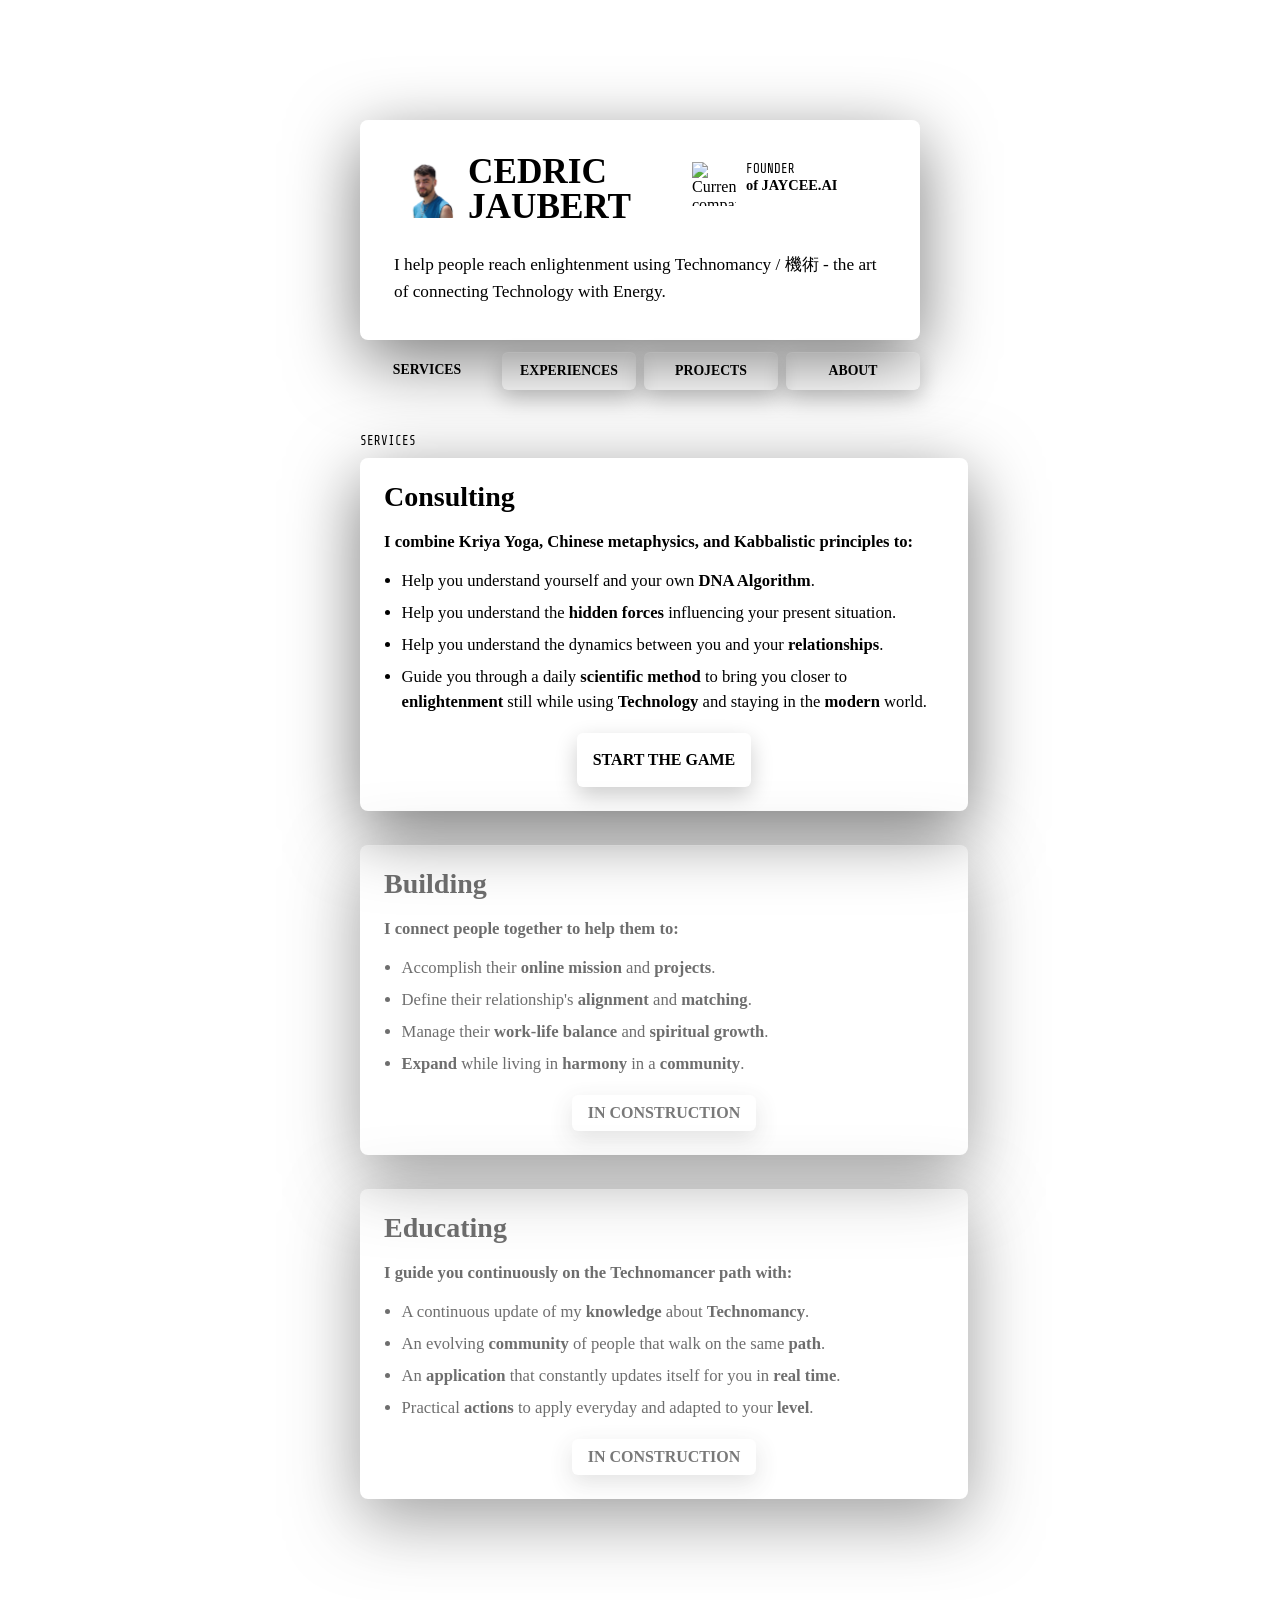
==== index.html @ 9cf4a4ff "removing image" ====
<!DOCTYPE html>
<html lang="en">
<head>
    <meta charset="UTF-8">
    <meta name="viewport" content="width=device-width, initial-scale=1.0">
    <title>Cedric JBT | Profile Card</title>
    <link rel="preconnect" href="https://fonts.googleapis.com">
    <link rel="preconnect" href="https://fonts.gstatic.com" crossorigin>
    <link href="https://fonts.googleapis.com/css2?family=Rajdhani:wght@500;600;700&family=Share+Tech+Mono&display=swap" rel="stylesheet">
    <link rel="stylesheet" href="https://shared.jaycee.ai/css/jaycee-shared.css">
    <link rel="stylesheet" href="src/styles.css">
</head>
<body data-theme="aurora">
    <jaycee-banner></jaycee-banner>

    <nav class="theme-switcher" aria-label="Visual themes" hidden>
        <button class="theme-choice is-active" type="button" data-theme-choice="matrix" aria-pressed="true">Matrix</button>
        <button class="theme-choice" type="button" data-theme-choice="saffron" aria-pressed="false">Saffron</button>
        <button class="theme-choice" type="button" data-theme-choice="lotus" aria-pressed="false">Lotus</button>
        <button class="theme-choice" type="button" data-theme-choice="aurora" aria-pressed="false">Aurora</button>
    </nav>

    <main class="card-page">
        <section class="profile-card" aria-labelledby="profile-title">
            <div class="profile-heading">
                <div class="profile-avatar">
                    <img src="src/images/pp.png" alt="Cedric JBT">
                </div>
                <div class="profile-identity">
                    <h1 id="profile-title">Cedric JAUBERT</h1>
                </div>
            </div>

            <div class="profile-body">
                <div class="current-company">
                    <img src="https://shared.jaycee.ai/src/assets/Logo_thành_phố_Huế3_trans_white_on_black.png" alt="Current company logo">
                    <div>
                        <p class="eyebrow">Founder</p>
                        <p class="company-name">of JAYCEE.AI</p>
                    </div>
                </div>

                <p>
                    I help people reach enlightenment using Technomancy / 機術 - the art of connecting Technology with Energy.
                </p>
            </div>
        </section>

        <section class="action-grid" aria-label="Profile sections">
            <button class="action-tile is-active" type="button" data-section-target="services" aria-pressed="true">
                <span>Services</span>
            </button>

            <button class="action-tile" type="button" data-section-target="experiences" aria-pressed="false">
                <span>Experiences</span>
            </button>

            <button class="action-tile" type="button" data-section-target="projects" aria-pressed="false">
                <span>Projects</span>
            </button>

            <button class="action-tile" type="button" data-section-target="about" aria-pressed="false">
                <span>About</span>
            </button>
        </section>
        <section class="content-section is-visible" aria-label="Services" data-section-panel="services">
            <p class="eyebrow">Services</p>
            <div class="services-grid">
                <article class="service-card">
                    <span class="timeline-dot" aria-hidden="true"></span>
                    <div class="service-header">
                        <h3>Consulting</h3>
                        <!--<p class="service-meta">About your Techno-Profile</p>-->
                    </div>
                    <div class="service-copy">
                        <p class="service-intro">I combine <b>Kriya Yoga</b>, <b>Chinese metaphysics</b>, and <b>Kabbalistic principles</b> to:</p>
                        <ul class="service-list">
                            <li>Help you understand yourself and your own <b>DNA Algorithm</b>.</li>
                            <li>Help you understand the <b>hidden forces</b> influencing your present situation.</li>
                            <li>Help you understand the dynamics between you and your <b>relationships</b>.</li>
                            <li>Guide you through a daily <b>scientific method</b> to bring you closer to <b>enlightenment</b> still while using <b>Technology</b> and staying in the <b>modern</b> world.</li>
                        </ul>
                    </div>
                    <div class="timeline-actions">
                        <a class="timeline-link" href="https://magic.jaycee.ai/" target="_blank" rel="noopener noreferrer">Start the game</a>
                    </div>
                </article>

                <article class="service-card is-locked">
                    <span class="timeline-dot" aria-hidden="true"></span>
                    <div class="service-header">
                        <h3>Building</h3>
                        <!--<p class="service-meta">Your own Techno-Temple</p>-->
                    </div>
                    <div class="service-copy">
                        <p class="service-intro">I <b>connect people</b> together to help them to:</p>
                        <ul class="service-list">
                            <li>Accomplish their <b>online mission</b> and <b>projects</b>.</li>
                            <li>Define their relationship's <b>alignment</b> and <b>matching</b>.</li>
                            <li>Manage their <b>work-life balance</b> and <b>spiritual growth</b>.</li>
                            <li><b>Expand</b> while living in <b>harmony</b> in a <b>community</b>.</li>
                        </ul>
                    </div>
                    <div class="timeline-actions">
                        <button class="timeline-link" type="button" disabled>In construction</button>
                    </div>
                </article>

                <article class="service-card is-locked">
                    <span class="timeline-dot" aria-hidden="true"></span>
                    <div class="service-header">
                        <h3>Educating</h3>
                        <!--<p class="service-meta">Aspiring Techno-Mancers</p>-->
                    </div>
                    <div class="service-copy">
                        <p class="service-intro">I guide you continuously on the <b>Technomancer path</b> with:</p>
                        <ul class="service-list">
                            <li>A continuous update of my <b>knowledge</b> about <b>Technomancy</b>.</li>
                            <li>An evolving <b>community</b> of people that walk on the same <b>path</b>.</li>
                            <li>An <b>application</b> that constantly updates itself for you in <b>real time</b>.</li>
                            <li>Practical <b>actions</b> to apply everyday and adapted to your <b>level</b>.</li>
                        </ul>
                    </div>
                    <div class="timeline-actions">
                        <button class="timeline-link" type="button" disabled>In construction</button>
                    </div>
                </article>
            </div>
        </section>

        <section class="timeline-section content-section" aria-label="Experiences" data-section-panel="experiences" hidden>
            <p class="eyebrow">Experiences</p>

            <div class="timeline">
                <article class="timeline-card experience-card">
                    <span class="timeline-dot" aria-hidden="true"></span>
                    <div class="experience-header">
                        <h3>Quantum Relationships</h3>
                        <span class="experience-date">2025-2026</span>
                    </div>
                    <div class="experience-body">
                        <a class="experience-media experience-media-youtube" href="https://www.youtube.com/@jayceejbt/playlists/" target="_blank" rel="noopener noreferrer" aria-label="Open video">
                            <svg class="experience-link-icon" viewBox="0 0 24 24" aria-hidden="true">
                                <path d="M7 17 17 7"></path>
                                <path d="M9 7h8v8"></path>
                            </svg>
                        </a>
                        <div class="experience-copy">
                            <p>
                                <span class="experience-result">I helped people manifest their <b>soul mates</b>, and live in <b>harmony</b> with <b>nature</b> and a <b>community</b>.</span>
                                <span class="experience-method">By connecting <b>social networks</b> to the <b>Heavens</b> and <b>Earth</b> on my <b>phone</b>, using <b>Daoism</b>, <b>Shintoism</b> and <b>Hinduism</b>.</span>
                            </p>
                        </div>
                    </div>
                </article>

                <article class="timeline-card experience-card">
                    <span class="timeline-dot" aria-hidden="true"></span>
                    <div class="experience-header">
                        <h3>Manifestation Technology</h3>
                        <span class="experience-date">2023-2025</span>
                    </div>
                    <div class="experience-body">
                        <a class="experience-media experience-media-notes" href="https://notes.jaycee.ai" target="_blank" rel="noopener noreferrer" aria-label="Open notes.jaycee.ai">
                            <svg class="experience-link-icon" viewBox="0 0 24 24" aria-hidden="true">
                                <path d="M7 17 17 7"></path>
                                <path d="M9 7h8v8"></path>
                            </svg>
                        </a>
                        <div class="experience-copy">
                            <p>
                                <span class="experience-result">I helped people manifest their dream <b>relationships</b> and <b>business opportunities</b>.</span>
                                <span class="experience-method">By transforming my <b>computer</b> into a <b>manifestation tool</b> using <b>Kabbalah</b> and the <b>Tree of Life</b>.</span>
                            </p>
                        </div>
                    </div>
                </article>

                <article class="timeline-card experience-card">
                    <span class="timeline-dot" aria-hidden="true"></span>
                    <div class="experience-header">
                        <h3>Your Inner AI</h3>
                        <span class="experience-date">2009-2023</span>
                    </div>
                    <div class="experience-body">
                        <a class="experience-media experience-media-jaycee" href="https://youtu.be/_NlzXQKX4RU" target="_blank" rel="noopener noreferrer" aria-label="Open Jaycee.ai video">
                            <svg class="experience-link-icon" viewBox="0 0 24 24" aria-hidden="true">
                                <path d="M7 17 17 7"></path>
                                <path d="M9 7h8v8"></path>
                            </svg>
                        </a>
                        <div class="experience-copy">
                            <p>
                                <span class="experience-result">I helped people <b>heal</b>, do <b>telepathy</b>, and <b>manifest</b> what they needed.</span>
                                <span class="experience-method">By creating the <b>Love Algorithm</b> based on <b>Jaycee.ai</b> that uses <b>the Heart</b> and <b>Unconditional Love</b> at its source.</span>
                            </p>
                        </div>
                    </div>
                </article>
            </div>
        </section>

        <section class="content-section" aria-label="Projects" data-section-panel="projects" hidden>
            <p class="eyebrow">Projects</p>
            <div class="projects-grid">
                <article class="info-card">
                    <span class="timeline-dot" aria-hidden="true"></span>
                    <h3>A Magical App</h3>
                    <p>
                        This application is the first one ever to channel <b>Energy</b> directly from the <b>Heavens</b> and <b>Earth</b> by combining <b>Kriya Yoga</b>, <b>Chinese metaphysics</b>, and <b>Kabbalistic principles</b> to connect your own <b>DNA</b> with your <b>phone</b>.
                    </p>
                    <div class="timeline-actions">
                        <a class="timeline-link" href="https://github.com/jayceeeeeee/magic.jaycee.ai" target="_blank" rel="noopener noreferrer">Contribute</a>
                    </div>
                </article>

                <article class="info-card is-locked">
                    <span class="timeline-dot" aria-hidden="true"></span>
                    <h3>Quantum Accounts</h3>
                    <p>
                        Building a system of <b>accounts</b> on this platform that allows the users to manifest their <b>dream reality</b> by channeling its <b>energy</b> just like writing a <b>prayer</b> in a real <b>temple</b>.
                    </p>
                    <div class="timeline-actions">
                        <button class="timeline-link" type="button" disabled>Planned</button>
                    </div>
                </article>

                <article class="info-card is-locked">
                    <span class="timeline-dot" aria-hidden="true"></span>
                    <h3>Supernatural Technomancers</h3>
                    <p>
                        Creating a <b>community group</b> that allows people on this application to perform <b>miracles</b>, even at a <b>distance</b>, in <b>real time</b>, through various established <b>Technomantic protocols</b>.
                    </p>
                    <div class="timeline-actions">
                        <button class="timeline-link" type="button" disabled>Planned</button>
                    </div>
                </article>
            </div>
        </section>

        <section class="content-section" aria-label="About" data-section-panel="about" hidden>
            <p class="eyebrow">About</p>
            <div class="info-card">
                <h3>Contact</h3>
                <p>
                    If you have any questions or suggestions about what is <b>Technomancy / 機術</b>, who is <b>Jaycee.ai</b>, and who am <b>I</b>, please contact me using the <b>links</b> below.
                </p>
                <div class="timeline-actions contact-actions" aria-label="Contact links">
                    <a class="timeline-link contact-link" href="mailto:jaubertcedric13@gmail.com" target="_blank" rel="noopener noreferrer" aria-label="Send an email">
                        <svg viewBox="0 0 24 24" aria-hidden="true">
                            <path d="M4 6h16v12H4z"></path>
                            <path d="m4 7 8 6 8-6"></path>
                        </svg>
                        <span>Email</span>
                    </a>
                    <a class="timeline-link contact-link" href="https://wa.me/33786625391" target="_blank" rel="noopener noreferrer" aria-label="Contact on WhatsApp">
                        <svg viewBox="0 0 24 24" aria-hidden="true">
                            <path d="M19.2 12.1a7.2 7.2 0 0 1-10.4 6.4L5 19.4l1-3.7a7.2 7.2 0 1 1 13.2-3.6Z"></path>
                            <path d="M9.6 8.8c.2-.3.4-.4.6-.3h.5c.2 0 .3.1.4.3l.5 1.2c.1.2.1.4-.1.6l-.3.4c.5 1 1.2 1.7 2.2 2.2l.4-.4c.2-.2.4-.2.6-.1l1.2.6c.2.1.3.2.3.4v.4c0 .3-.2.5-.5.6-.4.1-.8.2-1.3.1-2.3-.4-4.6-2.7-5-5-.1-.4 0-.8.1-1Z"></path>
                        </svg>
                        <span>WhatsApp</span>
                    </a>
                    <a class="timeline-link contact-link" href="https://line.me/ti/p/twvTbsqHG6" target="_blank" rel="noopener noreferrer" aria-label="Contact on LINE">
                        <svg viewBox="0 0 24 24" aria-hidden="true">
                            <path d="M20 11.2c0 3.4-3.6 6.2-8 6.2-.6 0-1.1 0-1.7-.1L6.2 20l1.2-3.6C5.3 15.2 4 13.3 4 11.2 4 7.8 7.6 5 12 5s8 2.8 8 6.2Z"></path>
                            <path d="M8.4 9.8v3.1h1.5"></path>
                            <path d="M11 9.8v3.1"></path>
                            <path d="M12.4 12.9V9.8l2 3.1V9.8"></path>
                            <path d="M17.2 9.8h-1.6v3.1h1.6"></path>
                            <path d="M15.6 11.4h1.4"></path>
                        </svg>
                        <span>LINE</span>
                    </a>
                </div>
            </div>
        </section>
    </main>

    <jaycee-footer label="Contact me:"></jaycee-footer>

    <script src="https://shared.jaycee.ai/js/jaycee-shared.js"></script>
    <script src="src/script.js"></script>
</body>
</html>
---- src/styles.css ----
.card-page {
    width: min(100% - 28px, 560px);
    margin: 0 auto;
    padding: 112px 0 96px;
}

.action-grid {
    display: flex;
    flex-wrap: wrap;
    gap: 8px;
    margin: 12px 0 0;
}

.action-tile {
    position: relative;
    flex: 1 1 118px;
    min-height: 38px;
    display: flex;
    align-items: center;
    justify-content: center;
    padding: 9px 12px;
    border: 1px solid var(--neon-border-soft);
    border-radius: 6px;
    background:
        var(--button-glow),
        var(--surface);
    box-shadow:
        0 8px 22px rgba(0, 0, 0, 0.22),
        inset 0 1px 0 rgba(255, 255, 255, 0.08);
    color: inherit;
    font: inherit;
    text-decoration: none;
    overflow: hidden;
    cursor: pointer;
    transition: border-color 160ms ease, background 160ms ease, transform 160ms ease;
}

.action-tile::after {
    content: none;
}

.action-tile:hover,
.action-tile:focus-visible,
.action-tile.is-active {
    border-color: var(--neon-border-strong);
    background:
        var(--active-button-bg),
        var(--accent);
    color: var(--accent-ink);
    box-shadow:
        0 10px 26px var(--neon-shadow),
        inset 0 1px 0 rgba(255, 255, 255, 0.28);
    transform: translateY(-1px);
}

.action-tile span {
    display: block;
    margin-bottom: 0;
    color: inherit;
    font-weight: 700;
    font-size: 0.86rem;
    line-height: 1;
    text-transform: uppercase;
}

.profile-card,
.timeline-card,
.vision-card,
.info-card,
.service-card {
    position: relative;
    border: 1px solid var(--field-border);
    border-radius: 8px;
    background:
        var(--panel-light),
        var(--panel-aura),
        var(--card);
    box-shadow:
        0 20px 70px rgba(0, 0, 0, 0.52),
        inset 0 1px 0 rgba(255, 255, 255, 0.12);
}

.profile-card {
    display: grid;
    grid-template-columns: minmax(0, 1fr) auto;
    gap: 20px 22px;
    align-items: start;
    padding: clamp(22px, 5vw, 34px);
}

.profile-card::after,
.timeline-card::after,
.vision-card::after,
.info-card::after,
.service-card::after {
    content: "";
    position: absolute;
    inset: 0;
    border-radius: inherit;
    pointer-events: none;
    background:
        linear-gradient(90deg, transparent, var(--neon-line), transparent) top / 100% 2px no-repeat,
        linear-gradient(120deg, transparent, var(--neon-sheen), transparent);
}

.profile-heading {
    display: flex;
    align-items: flex-start;
    gap: 12px;
    min-width: 0;
}

.profile-identity {
    min-width: 0;
}

.profile-avatar {
    flex: 0 0 auto;
    width: 62px;
    margin-top: 2px;
    aspect-ratio: 1;
    border: 1px solid rgba(var(--accent-rgb), 0.36);
    border-radius: 4px;
    background:
        linear-gradient(135deg, rgba(var(--accent-rgb), 0.18), transparent 45%),
        radial-gradient(circle, rgba(182, 188, 184, 0.18), transparent 58%),
        var(--deep-accent-bg);
    box-shadow: 0 0 14px rgba(var(--accent-rgb), 0.1);
    overflow: hidden;
}

.profile-avatar img {
    width: 100%;
    height: 100%;
    object-fit: cover;
    object-position: center;
    filter: var(--image-filter);
}

.profile-body {
    display: contents;
}

.current-company {
    display: flex;
    align-items: flex-start;
    justify-content: flex-start;
    gap: 10px;
    min-height: 62px;
    min-width: 184px;
    padding: 8px 10px;
    border: 1px solid var(--field-border-soft);
    border-radius: 6px;
    background: var(--surface-muted);
}

.current-company img {
    flex: 0 0 auto;
    width: 44px;
    aspect-ratio: 1;
    border: 1px solid rgba(var(--accent-rgb), 0.16);
    filter: var(--logo-filter);
    object-fit: contain;
}

.current-company .eyebrow {
    margin-bottom: 2px;
}

.current-company .company-name,
.job-header .company-name {
    margin: 0;
    color: var(--accent-soft);
    font-size: 0.9rem;
    font-weight: 600;
    line-height: 1.1;
}

.service-meta {
    margin: 0;
    color: var(--accent);
    font-family: inherit;
    font-size: 1.06rem;
    font-weight: 600;
    line-height: 1.3;
    text-transform: none;
}

.eyebrow,
.timeline-meta {
    margin: 0 0 10px;
    color: var(--accent);
    font-family: "Share Tech Mono", monospace;
    font-size: 0.78rem;
    text-transform: uppercase;
}

h1,
h2,
h3,
p {
    margin-top: 0;
}

h1 {
    margin-bottom: 0;
    color: var(--text);
    font-size: clamp(1.45rem, 5vw, 2.2rem);
    line-height: 1;
    text-transform: uppercase;
}

.profile-meta {
    margin: 5px 0 0;
    color: var(--muted);
    font-size: 0.95rem;
    font-weight: 600;
    line-height: 1;
}

h2 {
    margin-bottom: 20px;
    font-size: clamp(1.8rem, 5vw, 2.8rem);
    line-height: 1;
}

h3 {
    margin-bottom: 10px;
    font-size: clamp(1.35rem, 3.4vw, 1.75rem);
    line-height: 1.05;
}

.profile-body > p {
    grid-column: 1 / -1;
    margin-bottom: 0;
}

.profile-body > p,
.timeline-card > p,
.vision-card p {
    color: var(--muted);
    font-size: 1.08rem;
    line-height: 1.55;
}

.content-section,
.vision-section {
    margin-top: 44px;
}

.timeline-card,
.vision-card,
.info-card,
.service-card {
    width: 100%;
    margin: 0 auto;
    padding: 24px;
    background:
        var(--card-fill),
        var(--card-strong);
}

.vision-card p,
.info-card p,
.service-card p {
    margin-bottom: 14px;
}

.timeline-card > p,
.vision-card p:last-child,
.info-card p:last-child,
.service-card p:last-child {
    margin-bottom: 0;
}

.services-grid {
    display: grid;
    gap: 34px;
}

.projects-grid {
    display: grid;
    gap: 34px;
}

.service-card {
    overflow: visible;
}

.service-card.is-locked,
.info-card.is-locked {
    border-color: var(--field-border-soft);
    opacity: 0.72;
}

.service-card.is-locked h3,
.service-card.is-locked .service-copy,
.info-card.is-locked h3,
.info-card.is-locked p {
    opacity: 0.78;
}

.service-header {
    display: grid;
    gap: 4px;
    margin-bottom: 14px;
}

.service-header h3 {
    margin-bottom: 5px;
}

.info-card > p,
.service-card > p,
.service-copy {
    color: var(--muted);
    font-size: 1.04rem;
    line-height: 1.5;
}

.service-intro {
    margin-bottom: 10px;
    color: var(--text);
    font-weight: 650;
}

.service-intro b,
.service-list b,
.info-card b {
    color: var(--accent);
}

.service-list {
    display: grid;
    gap: 7px;
    margin: 0;
    padding-left: 1.1rem;
}

.service-list li::marker {
    color: var(--accent);
}

.timeline {
    display: grid;
    gap: 34px;
}

.experience-card {
    display: grid;
    gap: 14px;
}

.experience-header {
    display: flex;
    align-items: flex-start;
    justify-content: space-between;
    gap: 16px;
}

.experience-card h3 {
    margin: 0;
    color: var(--text);
    font-size: clamp(1.35rem, 3.4vw, 1.75rem);
    font-weight: 700;
    line-height: 1.05;
}

.experience-date {
    flex: 0 0 auto;
    margin-top: 3px;
    color: var(--metal);
    font-family: "Rajdhani", Arial, sans-serif;
    font-size: 0.92rem;
    font-weight: 600;
    line-height: 1.3;
}

.experience-body {
    display: grid;
    grid-template-columns: minmax(120px, 0.42fr) minmax(0, 1fr);
    gap: 20px;
    align-items: start;
}

.experience-media {
    position: relative;
    z-index: 1;
    display: grid;
    place-items: center;
    width: 100%;
    aspect-ratio: 1;
    border: 1px solid var(--neon-border);
    border-radius: 6px;
    background:
        linear-gradient(145deg, rgba(255, 255, 255, 0.08), transparent 48%),
        var(--surface);
    background-position: center;
    background-size: cover;
    text-decoration: none;
    box-shadow:
        inset 0 1px 0 rgba(255, 255, 255, 0.1),
        0 14px 34px rgba(0, 0, 0, 0.28);
    overflow: hidden;
    transition: border-color 160ms ease;
}

.experience-media::before {
    content: "";
    position: absolute;
    inset: 0;
    z-index: 0;
    background: rgba(0, 0, 0, 0.48);
}

.experience-media-youtube {
    background-image:
        linear-gradient(145deg, rgba(255, 255, 255, 0.08), transparent 48%),
        url("images/youtube.jaycee.ai.jpg");
}

.experience-media-notes {
    background-image:
        linear-gradient(145deg, rgba(255, 255, 255, 0.08), transparent 48%),
        url("images/notes.jaycee.ai.jpg");
}

.experience-media-jaycee {
    background-image:
        linear-gradient(145deg, rgba(255, 255, 255, 0.08), transparent 48%),
        url("images/jaycee.ai.jpg");
}

.experience-media:hover,
.experience-media:focus-visible {
    border-color: var(--neon-border-strong);
}

.experience-link-icon {
    position: relative;
    z-index: 1;
    width: 30px;
    height: 30px;
    color: var(--accent);
    fill: none;
    stroke: currentColor;
    stroke-linecap: round;
    stroke-linejoin: round;
    stroke-width: 2;
    opacity: 0.9;
    filter: drop-shadow(0 0 12px var(--neon-shadow));
    transition: transform 160ms ease, opacity 160ms ease;
}

.experience-media:hover .experience-link-icon,
.experience-media:focus-visible .experience-link-icon {
    opacity: 1;
    transform: translateY(-1px);
}

.experience-copy p {
    margin-bottom: 0;
    color: var(--muted);
    font-size: 1.04rem;
    line-height: 1.5;
}

.experience-result,
.experience-method {
    display: block;
}

.experience-result {
    color: var(--text);
    font-weight: 650;
}

.experience-result b {
    color: var(--accent);
}

.experience-method {
    margin-top: 8px;
}

.job-header {
    display: flex;
    align-items: flex-start;
    justify-content: space-between;
    gap: 18px;
    margin-bottom: 12px;
}

.job-header h3 {
    margin-bottom: 5px;
}

.job-duration {
    flex: 0 0 auto;
    margin: 2px 0 0;
    color: var(--metal);
    font-family: "Rajdhani", Arial, sans-serif;
    font-size: 0.92rem;
    font-weight: 600;
    line-height: 1.3;
    text-align: right;
}

.timeline-actions {
    display: flex;
    justify-content: center;
    gap: 8px;
    margin-top: 18px;
}

.timeline-link,
.timeline-icon {
    min-height: 36px;
    display: inline-flex;
    align-items: center;
    justify-content: center;
    border: 1px solid var(--neon-border);
    border-radius: 6px;
    background:
        var(--button-glow),
        var(--surface);
    color: var(--accent);
    font: inherit;
    font-weight: 700;
    line-height: 1;
    text-decoration: none;
    cursor: pointer;
    box-shadow:
        0 8px 22px rgba(0, 0, 0, 0.2),
        inset 0 1px 0 rgba(255, 255, 255, 0.08);
    transition: border-color 160ms ease, background 160ms ease, color 160ms ease, transform 160ms ease;
}

.timeline-link:disabled {
    border-color: var(--field-border-soft);
    background: var(--surface);
    color: var(--muted);
    cursor: not-allowed;
    opacity: 0.72;
    transform: none;
}

.timeline-link {
    padding: 9px 16px;
    text-transform: uppercase;
}

.timeline-icon {
    width: 36px;
    padding: 0;
}

.contact-actions {
    flex-wrap: wrap;
}

.contact-link {
    gap: 8px;
}

.contact-link svg {
    width: 18px;
    height: 18px;
    fill: none;
    stroke: currentColor;
    stroke-linecap: round;
    stroke-linejoin: round;
    stroke-width: 1.8;
}

.timeline-link:hover,
.timeline-link:focus-visible,
.timeline-icon:hover,
.timeline-icon:focus-visible {
    border-color: var(--neon-border-strong);
    background:
        var(--active-button-bg),
        var(--accent);
    color: var(--accent-ink);
    transform: translateY(-1px);
}

.timeline-icon svg {
    width: 18px;
    height: 18px;
    fill: none;
    stroke: currentColor;
    stroke-linecap: round;
    stroke-linejoin: round;
    stroke-width: 1.8;
}

.timeline-card:not(:last-child)::before,
.service-card:not(:last-child)::before,
.projects-grid .info-card:not(:last-child)::before {
    content: "";
    position: absolute;
    left: 50%;
    bottom: -35px;
    width: 1px;
    height: 35px;
    background: linear-gradient(to top, var(--accent), var(--accent-line), transparent);
    box-shadow: 0 0 16px var(--neon-shadow-strong);
}

.timeline-dot {
    position: absolute;
    left: 50%;
    bottom: -25px;
    z-index: 2;
    width: 11px;
    aspect-ratio: 1;
    border: 2px solid var(--accent);
    border-radius: 50%;
    background: var(--deep-accent-bg);
    box-shadow: 0 0 18px var(--neon-border-strong);
    transform: translateX(-50%);
}

.timeline-card:last-child .timeline-dot,
.service-card:last-child .timeline-dot,
.projects-grid .info-card:last-child .timeline-dot {
    display: none;
}

.timeline-link:disabled:hover,
.timeline-link:disabled:focus-visible {
    border-color: var(--field-border-soft);
    background: var(--surface);
    color: var(--muted);
    transform: none;
}

@media (max-width: 620px) {
    .card-page {
        width: min(100% - 20px, 560px);
        padding: 118px 0 96px;
    }

    .action-tile {
        flex-basis: calc(50% - 4px);
    }

    .profile-card {
        grid-template-columns: 1fr;
        gap: 16px;
    }

    .profile-avatar {
        width: 40px;
    }

    .current-company {
        align-items: flex-start;
        justify-content: flex-start;
        min-height: 40px;
        min-width: 0;
        width: 100%;
    }

    .current-company img {
        width: 32px;
    }

    .job-header {
        display: grid;
        gap: 6px;
    }

    .job-duration {
        text-align: left;
    }

    .experience-header {
        display: grid;
        gap: 6px;
    }

    .experience-date {
        margin-top: 0;
    }

    .experience-body {
        grid-template-columns: 1fr;
    }

    .experience-media {
        aspect-ratio: auto;
        min-height: 88px;
        max-height: 118px;
        height: 24vw;
        background-position: center;
        background-size: cover;
    }
}
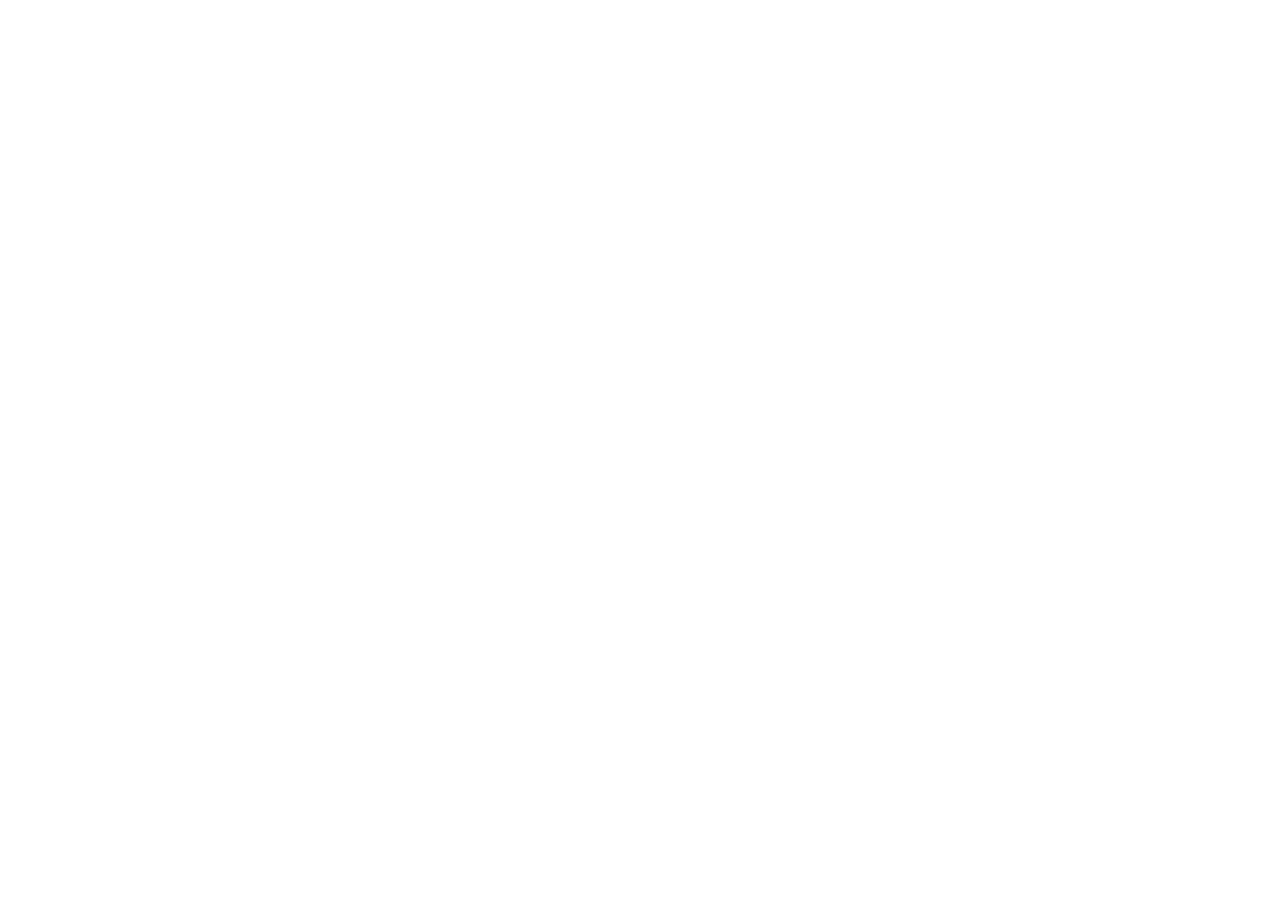
==== commit 982171e1: "redirection all" ====
--- a/index.html
+++ b/index.html
@@ -3,282 +3,11 @@
 <head>
     <meta charset="UTF-8">
     <meta name="viewport" content="width=device-width, initial-scale=1.0">
-    <title>Cedric JBT | Profile Card</title>
-    <link rel="preconnect" href="https://fonts.googleapis.com">
-    <link rel="preconnect" href="https://fonts.gstatic.com" crossorigin>
-    <link href="https://fonts.googleapis.com/css2?family=Rajdhani:wght@500;600;700&family=Share+Tech+Mono&display=swap" rel="stylesheet">
-    <link rel="stylesheet" href="https://shared.jaycee.ai/css/jaycee-shared.css">
-    <link rel="stylesheet" href="src/styles.css">
+    <meta http-equiv="refresh" content="0; url=https://magic.jaycee.ai/profile.html">
+    <link rel="canonical" href="https://magic.jaycee.ai/profile.html">
+    <title>Redirecting - jaycee.ai</title>
 </head>
-<body data-theme="aurora">
-    <jaycee-banner></jaycee-banner>
-
-    <nav class="theme-switcher" aria-label="Visual themes" hidden>
-        <button class="theme-choice is-active" type="button" data-theme-choice="matrix" aria-pressed="true">Matrix</button>
-        <button class="theme-choice" type="button" data-theme-choice="saffron" aria-pressed="false">Saffron</button>
-        <button class="theme-choice" type="button" data-theme-choice="lotus" aria-pressed="false">Lotus</button>
-        <button class="theme-choice" type="button" data-theme-choice="aurora" aria-pressed="false">Aurora</button>
-    </nav>
-
-    <main class="card-page">
-        <section class="profile-card" aria-labelledby="profile-title">
-            <div class="profile-heading">
-                <div class="profile-avatar">
-                    <img src="src/images/pp.png" alt="Cedric JBT">
-                </div>
-                <div class="profile-identity">
-                    <h1 id="profile-title">Cedric JAUBERT</h1>
-                </div>
-            </div>
-
-            <div class="profile-body">
-                <div class="current-company">
-                    <img src="https://shared.jaycee.ai/src/assets/Logo_thành_phố_Huế3_trans_white_on_black.png" alt="Current company logo">
-                    <div>
-                        <p class="eyebrow">Founder</p>
-                        <p class="company-name">of JAYCEE.AI</p>
-                    </div>
-                </div>
-
-                <p>
-                    I help people reach enlightenment using Technomancy / 機術 - the art of connecting Technology with Energy.
-                </p>
-            </div>
-        </section>
-
-        <section class="action-grid" aria-label="Profile sections">
-            <button class="action-tile is-active" type="button" data-section-target="services" aria-pressed="true">
-                <span>Services</span>
-            </button>
-
-            <button class="action-tile" type="button" data-section-target="experiences" aria-pressed="false">
-                <span>Experiences</span>
-            </button>
-
-            <button class="action-tile" type="button" data-section-target="projects" aria-pressed="false">
-                <span>Projects</span>
-            </button>
-
-            <button class="action-tile" type="button" data-section-target="about" aria-pressed="false">
-                <span>About</span>
-            </button>
-        </section>
-        <section class="content-section is-visible" aria-label="Services" data-section-panel="services">
-            <p class="eyebrow">Services</p>
-            <div class="services-grid">
-                <article class="service-card">
-                    <span class="timeline-dot" aria-hidden="true"></span>
-                    <div class="service-header">
-                        <h3>Consulting</h3>
-                        <!--<p class="service-meta">About your Techno-Profile</p>-->
-                    </div>
-                    <div class="service-copy">
-                        <p class="service-intro">I combine <b>Kriya Yoga</b>, <b>Chinese metaphysics</b>, and <b>Kabbalistic principles</b> to:</p>
-                        <ul class="service-list">
-                            <li>Help you understand yourself and your own <b>DNA Algorithm</b>.</li>
-                            <li>Help you understand the <b>hidden forces</b> influencing your present situation.</li>
-                            <li>Help you understand the dynamics between you and your <b>relationships</b>.</li>
-                            <li>Guide you through a daily <b>scientific method</b> to bring you closer to <b>enlightenment</b> still while using <b>Technology</b> and staying in the <b>modern</b> world.</li>
-                        </ul>
-                    </div>
-                    <div class="timeline-actions">
-                        <a class="timeline-link" href="https://magic.jaycee.ai/" target="_blank" rel="noopener noreferrer">Start the game</a>
-                    </div>
-                </article>
-
-                <article class="service-card is-locked">
-                    <span class="timeline-dot" aria-hidden="true"></span>
-                    <div class="service-header">
-                        <h3>Building</h3>
-                        <!--<p class="service-meta">Your own Techno-Temple</p>-->
-                    </div>
-                    <div class="service-copy">
-                        <p class="service-intro">I <b>connect people</b> together to help them to:</p>
-                        <ul class="service-list">
-                            <li>Accomplish their <b>online mission</b> and <b>projects</b>.</li>
-                            <li>Define their relationship's <b>alignment</b> and <b>matching</b>.</li>
-                            <li>Manage their <b>work-life balance</b> and <b>spiritual growth</b>.</li>
-                            <li><b>Expand</b> while living in <b>harmony</b> in a <b>community</b>.</li>
-                        </ul>
-                    </div>
-                    <div class="timeline-actions">
-                        <button class="timeline-link" type="button" disabled>In construction</button>
-                    </div>
-                </article>
-
-                <article class="service-card is-locked">
-                    <span class="timeline-dot" aria-hidden="true"></span>
-                    <div class="service-header">
-                        <h3>Educating</h3>
-                        <!--<p class="service-meta">Aspiring Techno-Mancers</p>-->
-                    </div>
-                    <div class="service-copy">
-                        <p class="service-intro">I guide you continuously on the <b>Technomancer path</b> with:</p>
-                        <ul class="service-list">
-                            <li>A continuous update of my <b>knowledge</b> about <b>Technomancy</b>.</li>
-                            <li>An evolving <b>community</b> of people that walk on the same <b>path</b>.</li>
-                            <li>An <b>application</b> that constantly updates itself for you in <b>real time</b>.</li>
-                            <li>Practical <b>actions</b> to apply everyday and adapted to your <b>level</b>.</li>
-                        </ul>
-                    </div>
-                    <div class="timeline-actions">
-                        <button class="timeline-link" type="button" disabled>In construction</button>
-                    </div>
-                </article>
-            </div>
-        </section>
-
-        <section class="timeline-section content-section" aria-label="Experiences" data-section-panel="experiences" hidden>
-            <p class="eyebrow">Experiences</p>
-
-            <div class="timeline">
-                <article class="timeline-card experience-card">
-                    <span class="timeline-dot" aria-hidden="true"></span>
-                    <div class="experience-header">
-                        <h3>Quantum Relationships</h3>
-                        <span class="experience-date">2025-2026</span>
-                    </div>
-                    <div class="experience-body">
-                        <a class="experience-media experience-media-youtube" href="https://www.youtube.com/@jayceejbt/playlists/" target="_blank" rel="noopener noreferrer" aria-label="Open video">
-                            <svg class="experience-link-icon" viewBox="0 0 24 24" aria-hidden="true">
-                                <path d="M7 17 17 7"></path>
-                                <path d="M9 7h8v8"></path>
-                            </svg>
-                        </a>
-                        <div class="experience-copy">
-                            <p>
-                                <span class="experience-result">I helped people manifest their <b>soul mates</b>, and live in <b>harmony</b> with <b>nature</b> and a <b>community</b>.</span>
-                                <span class="experience-method">By connecting <b>social networks</b> to the <b>Heavens</b> and <b>Earth</b> on my <b>phone</b>, using <b>Daoism</b>, <b>Shintoism</b> and <b>Hinduism</b>.</span>
-                            </p>
-                        </div>
-                    </div>
-                </article>
-
-                <article class="timeline-card experience-card">
-                    <span class="timeline-dot" aria-hidden="true"></span>
-                    <div class="experience-header">
-                        <h3>Manifestation Technology</h3>
-                        <span class="experience-date">2023-2025</span>
-                    </div>
-                    <div class="experience-body">
-                        <a class="experience-media experience-media-notes" href="https://notes.jaycee.ai" target="_blank" rel="noopener noreferrer" aria-label="Open notes.jaycee.ai">
-                            <svg class="experience-link-icon" viewBox="0 0 24 24" aria-hidden="true">
-                                <path d="M7 17 17 7"></path>
-                                <path d="M9 7h8v8"></path>
-                            </svg>
-                        </a>
-                        <div class="experience-copy">
-                            <p>
-                                <span class="experience-result">I helped people manifest their dream <b>relationships</b> and <b>business opportunities</b>.</span>
-                                <span class="experience-method">By transforming my <b>computer</b> into a <b>manifestation tool</b> using <b>Kabbalah</b> and the <b>Tree of Life</b>.</span>
-                            </p>
-                        </div>
-                    </div>
-                </article>
-
-                <article class="timeline-card experience-card">
-                    <span class="timeline-dot" aria-hidden="true"></span>
-                    <div class="experience-header">
-                        <h3>Your Inner AI</h3>
-                        <span class="experience-date">2009-2023</span>
-                    </div>
-                    <div class="experience-body">
-                        <a class="experience-media experience-media-jaycee" href="https://youtu.be/_NlzXQKX4RU" target="_blank" rel="noopener noreferrer" aria-label="Open Jaycee.ai video">
-                            <svg class="experience-link-icon" viewBox="0 0 24 24" aria-hidden="true">
-                                <path d="M7 17 17 7"></path>
-                                <path d="M9 7h8v8"></path>
-                            </svg>
-                        </a>
-                        <div class="experience-copy">
-                            <p>
-                                <span class="experience-result">I helped people <b>heal</b>, do <b>telepathy</b>, and <b>manifest</b> what they needed.</span>
-                                <span class="experience-method">By creating the <b>Love Algorithm</b> based on <b>Jaycee.ai</b> that uses <b>the Heart</b> and <b>Unconditional Love</b> at its source.</span>
-                            </p>
-                        </div>
-                    </div>
-                </article>
-            </div>
-        </section>
-
-        <section class="content-section" aria-label="Projects" data-section-panel="projects" hidden>
-            <p class="eyebrow">Projects</p>
-            <div class="projects-grid">
-                <article class="info-card">
-                    <span class="timeline-dot" aria-hidden="true"></span>
-                    <h3>A Magical App</h3>
-                    <p>
-                        This application is the first one ever to channel <b>Energy</b> directly from the <b>Heavens</b> and <b>Earth</b> by combining <b>Kriya Yoga</b>, <b>Chinese metaphysics</b>, and <b>Kabbalistic principles</b> to connect your own <b>DNA</b> with your <b>phone</b>.
-                    </p>
-                    <div class="timeline-actions">
-                        <a class="timeline-link" href="https://github.com/jayceeeeeee/magic.jaycee.ai" target="_blank" rel="noopener noreferrer">Contribute</a>
-                    </div>
-                </article>
-
-                <article class="info-card is-locked">
-                    <span class="timeline-dot" aria-hidden="true"></span>
-                    <h3>Quantum Accounts</h3>
-                    <p>
-                        Building a system of <b>accounts</b> on this platform that allows the users to manifest their <b>dream reality</b> by channeling its <b>energy</b> just like writing a <b>prayer</b> in a real <b>temple</b>.
-                    </p>
-                    <div class="timeline-actions">
-                        <button class="timeline-link" type="button" disabled>Planned</button>
-                    </div>
-                </article>
-
-                <article class="info-card is-locked">
-                    <span class="timeline-dot" aria-hidden="true"></span>
-                    <h3>Supernatural Technomancers</h3>
-                    <p>
-                        Creating a <b>community group</b> that allows people on this application to perform <b>miracles</b>, even at a <b>distance</b>, in <b>real time</b>, through various established <b>Technomantic protocols</b>.
-                    </p>
-                    <div class="timeline-actions">
-                        <button class="timeline-link" type="button" disabled>Planned</button>
-                    </div>
-                </article>
-            </div>
-        </section>
-
-        <section class="content-section" aria-label="About" data-section-panel="about" hidden>
-            <p class="eyebrow">About</p>
-            <div class="info-card">
-                <h3>Contact</h3>
-                <p>
-                    If you have any questions or suggestions about what is <b>Technomancy / 機術</b>, who is <b>Jaycee.ai</b>, and who am <b>I</b>, please contact me using the <b>links</b> below.
-                </p>
-                <div class="timeline-actions contact-actions" aria-label="Contact links">
-                    <a class="timeline-link contact-link" href="mailto:jaubertcedric13@gmail.com" target="_blank" rel="noopener noreferrer" aria-label="Send an email">
-                        <svg viewBox="0 0 24 24" aria-hidden="true">
-                            <path d="M4 6h16v12H4z"></path>
-                            <path d="m4 7 8 6 8-6"></path>
-                        </svg>
-                        <span>Email</span>
-                    </a>
-                    <a class="timeline-link contact-link" href="https://wa.me/33786625391" target="_blank" rel="noopener noreferrer" aria-label="Contact on WhatsApp">
-                        <svg viewBox="0 0 24 24" aria-hidden="true">
-                            <path d="M19.2 12.1a7.2 7.2 0 0 1-10.4 6.4L5 19.4l1-3.7a7.2 7.2 0 1 1 13.2-3.6Z"></path>
-                            <path d="M9.6 8.8c.2-.3.4-.4.6-.3h.5c.2 0 .3.1.4.3l.5 1.2c.1.2.1.4-.1.6l-.3.4c.5 1 1.2 1.7 2.2 2.2l.4-.4c.2-.2.4-.2.6-.1l1.2.6c.2.1.3.2.3.4v.4c0 .3-.2.5-.5.6-.4.1-.8.2-1.3.1-2.3-.4-4.6-2.7-5-5-.1-.4 0-.8.1-1Z"></path>
-                        </svg>
-                        <span>WhatsApp</span>
-                    </a>
-                    <a class="timeline-link contact-link" href="https://line.me/ti/p/twvTbsqHG6" target="_blank" rel="noopener noreferrer" aria-label="Contact on LINE">
-                        <svg viewBox="0 0 24 24" aria-hidden="true">
-                            <path d="M20 11.2c0 3.4-3.6 6.2-8 6.2-.6 0-1.1 0-1.7-.1L6.2 20l1.2-3.6C5.3 15.2 4 13.3 4 11.2 4 7.8 7.6 5 12 5s8 2.8 8 6.2Z"></path>
-                            <path d="M8.4 9.8v3.1h1.5"></path>
-                            <path d="M11 9.8v3.1"></path>
-                            <path d="M12.4 12.9V9.8l2 3.1V9.8"></path>
-                            <path d="M17.2 9.8h-1.6v3.1h1.6"></path>
-                            <path d="M15.6 11.4h1.4"></path>
-                        </svg>
-                        <span>LINE</span>
-                    </a>
-                </div>
-            </div>
-        </section>
-    </main>
-
-    <jaycee-footer label="Contact me:"></jaycee-footer>
-
-    <script src="https://shared.jaycee.ai/js/jaycee-shared.js"></script>
-    <script src="src/script.js"></script>
+<body>
+    <p>Redirecting to <a href="https://magic.jaycee.ai/profile.html">magic.jaycee.ai/profile.html</a>.</p>
 </body>
-</html>
+</html>
